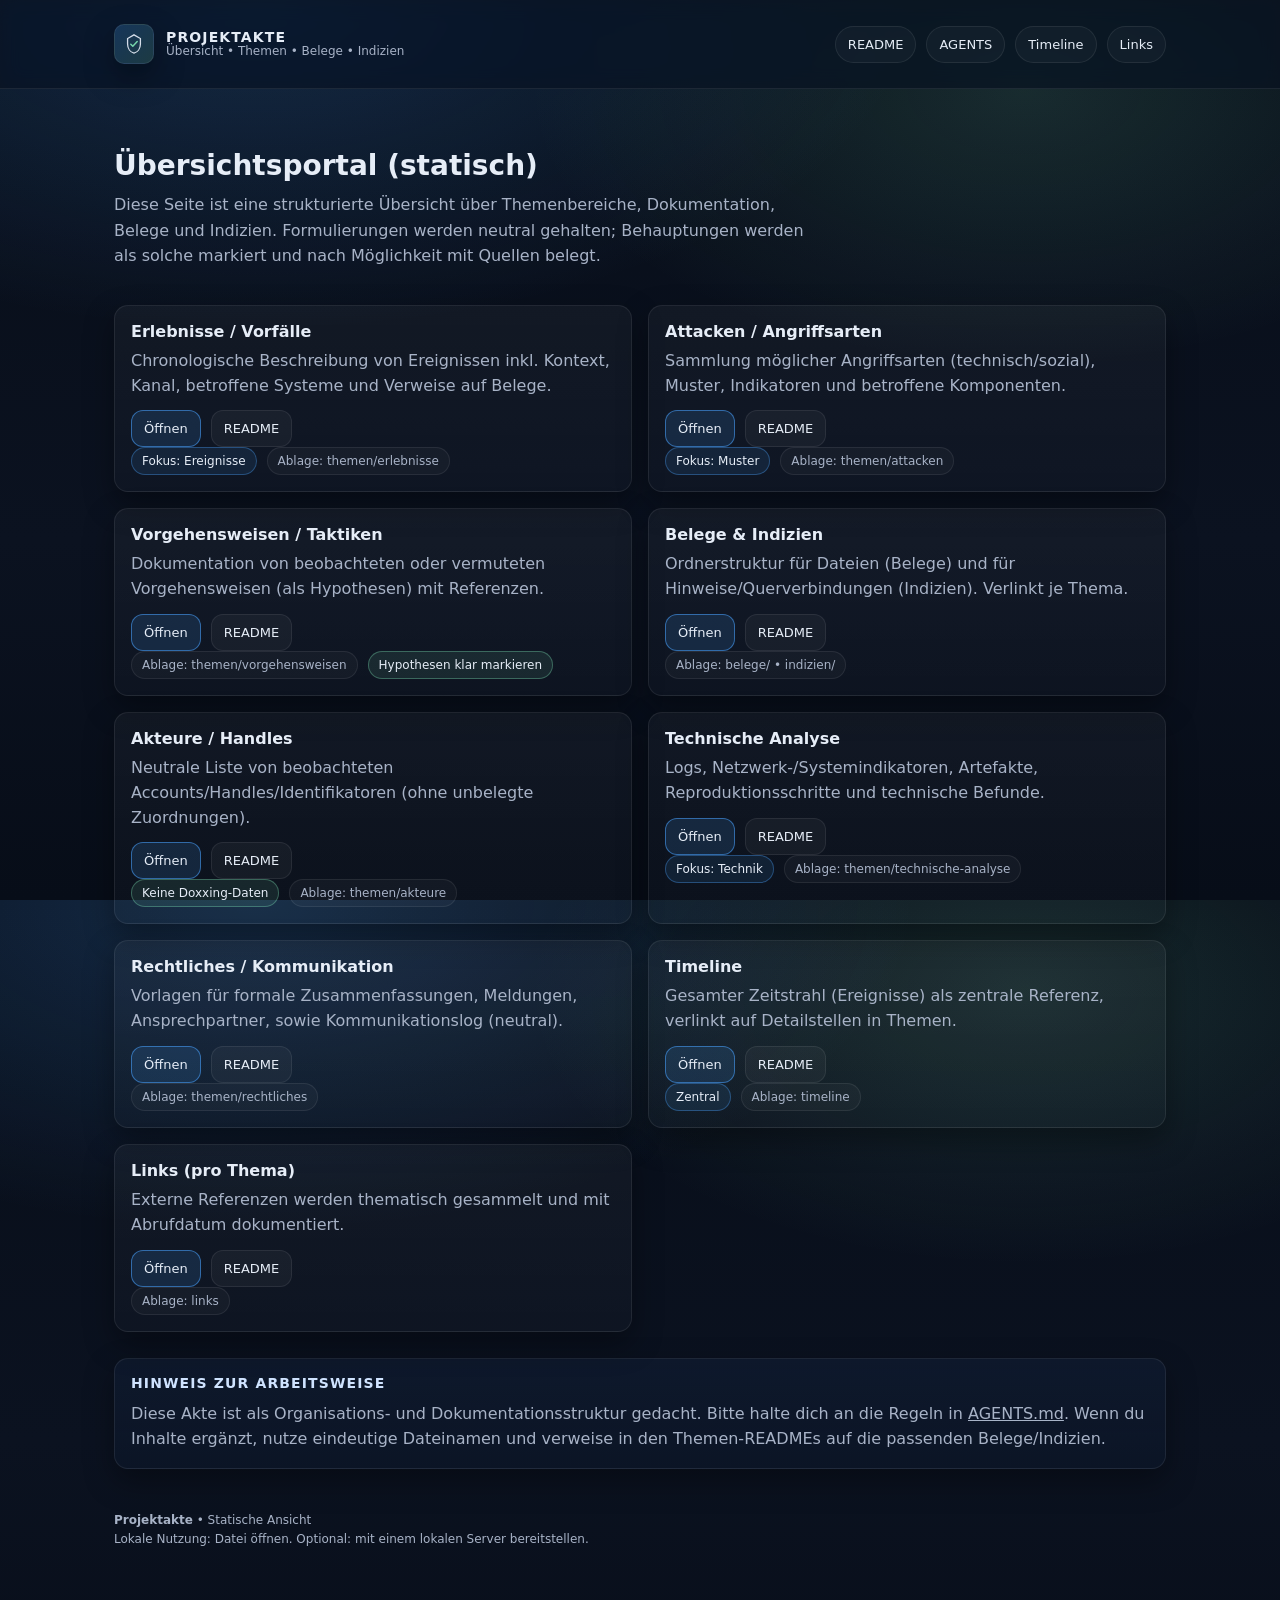
==== index.html @ 069fe051 "Human directed" ====
<!doctype html>
<html lang="de">
<head>
  <meta charset="utf-8" />
  <meta name="viewport" content="width=device-width, initial-scale=1" />
  <title>Projektakte – Übersicht</title>
  <link rel="stylesheet" href="assets/styles.css" />
</head>
<body>
  <div class="topbar">
    <div class="container topbar-inner">
      <a class="brand" href="index.html">
        <div class="brand-badge" aria-hidden="true">
          <svg width="22" height="22" viewBox="0 0 24 24" fill="none" xmlns="http://www.w3.org/2000/svg">
            <path d="M12 2l7 4v6c0 5-3 9-7 10-4-1-7-5-7-10V6l7-4z" stroke="rgba(230,237,247,0.92)" stroke-width="1.4"/>
            <path d="M8.5 12.2l2.2 2.2 4.8-5" stroke="rgba(124,224,177,0.95)" stroke-width="1.6" stroke-linecap="round" stroke-linejoin="round"/>
          </svg>
        </div>
        <div class="brand-title">
          <strong>Projektakte</strong>
          <span>Übersicht • Themen • Belege • Indizien</span>
        </div>
      </a>
      <nav class="nav" aria-label="Navigation">
        <a href="README.md">README</a>
        <a href="AGENTS.md">AGENTS</a>
        <a href="timeline/index.html">Timeline</a>
        <a href="#links">Links</a>
      </nav>
    </div>
  </div>

  <main class="container">
    <section class="hero">
      <h1>Übersichtsportal (statisch)</h1>
      <p>
        Diese Seite ist eine strukturierte Übersicht über Themenbereiche, Dokumentation, Belege und Indizien.
        Formulierungen werden neutral gehalten; Behauptungen werden als solche markiert und nach Möglichkeit mit Quellen belegt.
      </p>
    </section>

    <section class="grid" aria-label="Themenübersicht">
      <article class="card">
        <h2>Erlebnisse / Vorfälle</h2>
        <p>Chronologische Beschreibung von Ereignissen inkl. Kontext, Kanal, betroffene Systeme und Verweise auf Belege.</p>
        <div class="actions">
          <a class="btn primary" href="themen/erlebnisse/index.html">Öffnen</a>
          <a class="btn" href="themen/erlebnisse/README.md">README</a>
        </div>
        <div class="meta">
          <span class="pill accent">Fokus: Ereignisse</span>
          <span class="pill">Ablage: themen/erlebnisse</span>
        </div>
      </article>

      <article class="card">
        <h2>Attacken / Angriffsarten</h2>
        <p>Sammlung möglicher Angriffsarten (technisch/sozial), Muster, Indikatoren und betroffene Komponenten.</p>
        <div class="actions">
          <a class="btn primary" href="themen/attacken/index.html">Öffnen</a>
          <a class="btn" href="themen/attacken/README.md">README</a>
        </div>
        <div class="meta">
          <span class="pill accent">Fokus: Muster</span>
          <span class="pill">Ablage: themen/attacken</span>
        </div>
      </article>

      <article class="card">
        <h2>Vorgehensweisen / Taktiken</h2>
        <p>Dokumentation von beobachteten oder vermuteten Vorgehensweisen (als Hypothesen) mit Referenzen.</p>
        <div class="actions">
          <a class="btn primary" href="themen/vorgehensweisen/index.html">Öffnen</a>
          <a class="btn" href="themen/vorgehensweisen/README.md">README</a>
        </div>
        <div class="meta">
          <span class="pill">Ablage: themen/vorgehensweisen</span>
          <span class="pill good">Hypothesen klar markieren</span>
        </div>
      </article>

      <article class="card">
        <h2>Belege & Indizien</h2>
        <p>Ordnerstruktur für Dateien (Belege) und für Hinweise/Querverbindungen (Indizien). Verlinkt je Thema.</p>
        <div class="actions">
          <a class="btn primary" href="themen/belege-und-indizien/index.html">Öffnen</a>
          <a class="btn" href="themen/belege-und-indizien/README.md">README</a>
        </div>
        <div class="meta">
          <span class="pill">Ablage: belege/ • indizien/</span>
        </div>
      </article>

      <article class="card">
        <h2>Akteure / Handles</h2>
        <p>Neutrale Liste von beobachteten Accounts/Handles/Identifikatoren (ohne unbelegte Zuordnungen).</p>
        <div class="actions">
          <a class="btn primary" href="themen/akteure/index.html">Öffnen</a>
          <a class="btn" href="themen/akteure/README.md">README</a>
        </div>
        <div class="meta">
          <span class="pill good">Keine Doxxing-Daten</span>
          <span class="pill">Ablage: themen/akteure</span>
        </div>
      </article>

      <article class="card">
        <h2>Technische Analyse</h2>
        <p>Logs, Netzwerk-/Systemindikatoren, Artefakte, Reproduktionsschritte und technische Befunde.</p>
        <div class="actions">
          <a class="btn primary" href="themen/technische-analyse/index.html">Öffnen</a>
          <a class="btn" href="themen/technische-analyse/README.md">README</a>
        </div>
        <div class="meta">
          <span class="pill accent">Fokus: Technik</span>
          <span class="pill">Ablage: themen/technische-analyse</span>
        </div>
      </article>

      <article class="card">
        <h2>Rechtliches / Kommunikation</h2>
        <p>Vorlagen für formale Zusammenfassungen, Meldungen, Ansprechpartner, sowie Kommunikationslog (neutral).</p>
        <div class="actions">
          <a class="btn primary" href="themen/rechtliches/index.html">Öffnen</a>
          <a class="btn" href="themen/rechtliches/README.md">README</a>
        </div>
        <div class="meta">
          <span class="pill">Ablage: themen/rechtliches</span>
        </div>
      </article>

      <article class="card">
        <h2>Timeline</h2>
        <p>Gesamter Zeitstrahl (Ereignisse) als zentrale Referenz, verlinkt auf Detailstellen in Themen.</p>
        <div class="actions">
          <a class="btn primary" href="timeline/index.html">Öffnen</a>
          <a class="btn" href="timeline/README.md">README</a>
        </div>
        <div class="meta">
          <span class="pill accent">Zentral</span>
          <span class="pill">Ablage: timeline</span>
        </div>
      </article>

      <article class="card" id="links">
        <h2>Links (pro Thema)</h2>
        <p>Externe Referenzen werden thematisch gesammelt und mit Abrufdatum dokumentiert.</p>
        <div class="actions">
          <a class="btn primary" href="links/index.html">Öffnen</a>
          <a class="btn" href="links/README.md">README</a>
        </div>
        <div class="meta">
          <span class="pill">Ablage: links</span>
        </div>
      </article>
    </section>

    <section class="section" aria-label="Hinweise">
      <h3>Hinweis zur Arbeitsweise</h3>
      <p style="margin:0; color:var(--muted); line-height:1.6;">
        Diese Akte ist als Organisations- und Dokumentationsstruktur gedacht. Bitte halte dich an die Regeln in <a href="AGENTS.md">AGENTS.md</a>.
        Wenn du Inhalte ergänzt, nutze eindeutige Dateinamen und verweise in den Themen-READMEs auf die passenden Belege/Indizien.
      </p>
    </section>

    <footer class="footer">
      <div>
        <strong>Projektakte</strong> • Statische Ansicht
      </div>
      <div>
        Lokale Nutzung: Datei öffnen. Optional: mit einem lokalen Server bereitstellen.
      </div>
    </footer>
  </main>
</body>
</html>
---- assets/styles.css ----
:root{
  --bg:#0b1220;
  --panel:#0f1a2e;
  --panel-2:#0c1628;
  --text:#e6edf7;
  --muted:#a8b3c7;
  --accent:#4aa3ff;
  --accent-2:#7ce0b1;
  --danger:#ff6b6b;
  --border:rgba(255,255,255,0.08);
  --shadow:0 12px 30px rgba(0,0,0,0.35);
  --radius:14px;
  --max:1100px;
  --font:ui-sans-serif, system-ui, -apple-system, Segoe UI, Roboto, Helvetica, Arial, "Apple Color Emoji", "Segoe UI Emoji";
}

*{box-sizing:border-box}
html,body{height:100%}
body{
  margin:0;
  font-family:var(--font);
  color:var(--text);
  background:
    radial-gradient(1200px 600px at 20% 0%, rgba(74,163,255,0.20), transparent 55%),
    radial-gradient(900px 500px at 80% 10%, rgba(124,224,177,0.14), transparent 55%),
    linear-gradient(180deg, #070d18 0%, var(--bg) 60%, #070d18 100%);
}

a{color:inherit}

.container{max-width:var(--max); margin:0 auto; padding:24px}

.topbar{
  position:sticky; top:0; z-index:10;
  backdrop-filter:saturate(160%) blur(10px);
  background:rgba(11,18,32,0.72);
  border-bottom:1px solid var(--border);
}

.topbar-inner{display:flex; align-items:center; justify-content:space-between; gap:16px}

.brand{display:flex; align-items:center; gap:12px; text-decoration:none}
.brand-badge{
  width:40px; height:40px; border-radius:10px;
  background:linear-gradient(135deg, rgba(74,163,255,0.22), rgba(124,224,177,0.18));
  border:1px solid var(--border);
  box-shadow:var(--shadow);
  display:grid; place-items:center;
}
.brand-title{display:flex; flex-direction:column; line-height:1.1}
.brand-title strong{font-size:14px; letter-spacing:0.08em; text-transform:uppercase}
.brand-title span{font-size:12px; color:var(--muted)}

.nav{display:flex; gap:10px; flex-wrap:wrap; justify-content:flex-end}
.nav a{
  text-decoration:none;
  font-size:13px;
  padding:10px 12px;
  border:1px solid var(--border);
  background:rgba(255,255,255,0.03);
  border-radius:999px;
}
.nav a:hover{border-color:rgba(255,255,255,0.16)}

.hero{
  padding:36px 0 18px;
}
.hero h1{
  margin:0 0 10px;
  font-size:28px;
}
.hero p{margin:0; color:var(--muted); max-width:70ch; line-height:1.6}

.grid{
  display:grid;
  grid-template-columns:repeat(12, 1fr);
  gap:16px;
  margin:18px 0 26px;
}

.card{
  grid-column:span 6;
  background:linear-gradient(180deg, rgba(255,255,255,0.04), rgba(255,255,255,0.02));
  border:1px solid var(--border);
  border-radius:var(--radius);
  box-shadow:var(--shadow);
  padding:16px;
}

.card h2{margin:0 0 8px; font-size:16px}
.card p{margin:0 0 12px; color:var(--muted); line-height:1.55}

.meta{display:flex; gap:10px; flex-wrap:wrap; align-items:center}
.pill{
  font-size:12px;
  padding:6px 10px;
  border-radius:999px;
  border:1px solid var(--border);
  background:rgba(255,255,255,0.03);
  color:var(--muted);
}
.pill.accent{color:var(--text); border-color:rgba(74,163,255,0.35); background:rgba(74,163,255,0.10)}
.pill.good{color:var(--text); border-color:rgba(124,224,177,0.35); background:rgba(124,224,177,0.10)}

.actions{display:flex; gap:10px; flex-wrap:wrap}
.btn{
  display:inline-flex; align-items:center; gap:8px;
  text-decoration:none;
  font-size:13px;
  padding:10px 12px;
  border-radius:12px;
  border:1px solid var(--border);
  background:rgba(255,255,255,0.04);
}
.btn:hover{border-color:rgba(255,255,255,0.18)}
.btn.primary{border-color:rgba(74,163,255,0.55); background:rgba(74,163,255,0.14)}

.section{
  background:linear-gradient(180deg, rgba(15,26,46,0.85), rgba(12,22,40,0.75));
  border:1px solid var(--border);
  border-radius:var(--radius);
  box-shadow:var(--shadow);
  padding:16px;
  margin:16px 0;
}

.section h3{margin:0 0 10px; font-size:14px; letter-spacing:0.08em; text-transform:uppercase; color:#cfe3ff}

.linklist{display:grid; grid-template-columns:repeat(12, 1fr); gap:10px}
.linklist a{
  grid-column:span 6;
  text-decoration:none;
  padding:10px 12px;
  border-radius:12px;
  border:1px solid var(--border);
  background:rgba(255,255,255,0.03);
  color:var(--text);
}
.linklist a small{display:block; color:var(--muted); margin-top:4px; line-height:1.35}
.linklist a:hover{border-color:rgba(255,255,255,0.16)}

.footer{padding:26px 0 40px; color:var(--muted); font-size:12px; line-height:1.6}

@media (max-width: 900px){
  .card{grid-column:span 12}
  .linklist a{grid-column:span 12}
  .hero h1{font-size:24px}
}
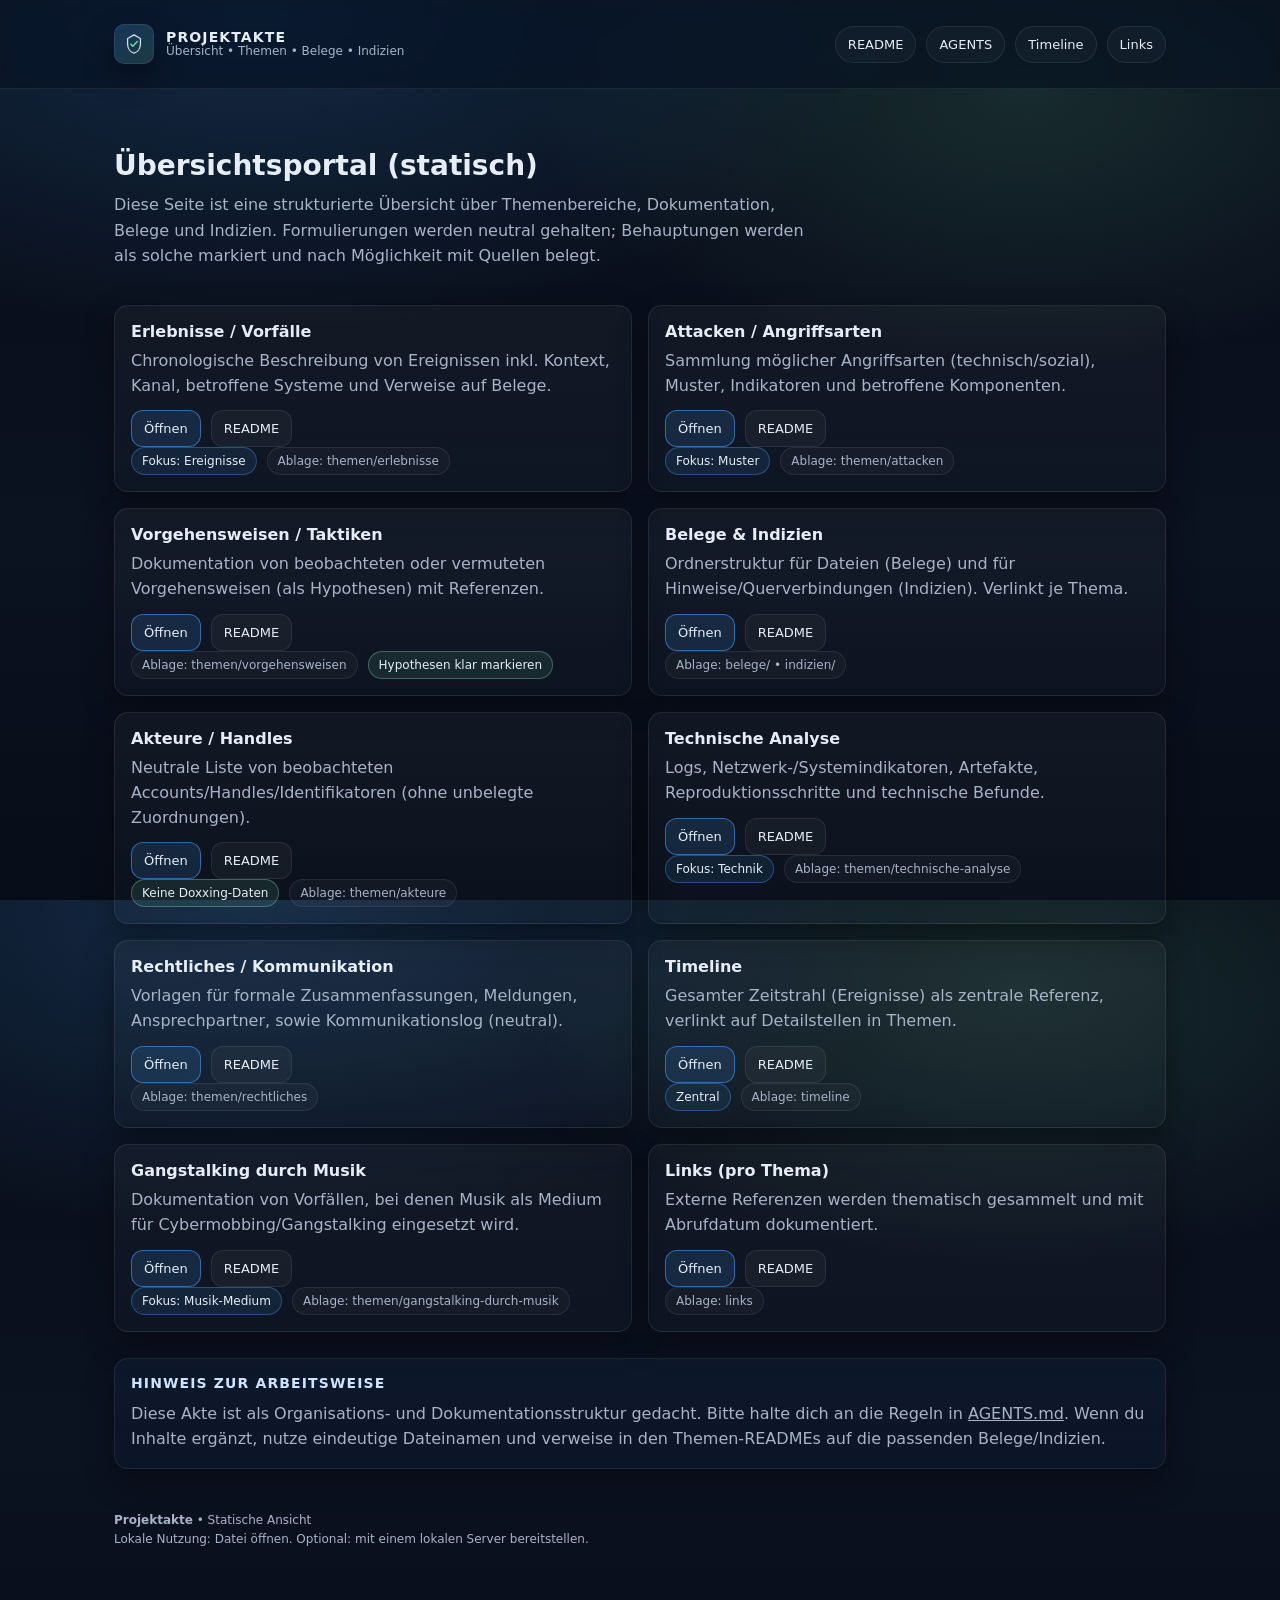
==== commit 8f2d868b: "Human dericted" ====
--- a/index.html
+++ b/index.html
@@ -142,6 +142,19 @@
         </div>
       </article>
 
+      <article class="card">
+        <h2>Gangstalking durch Musik</h2>
+        <p>Dokumentation von Vorfällen, bei denen Musik als Medium für Cybermobbing/Gangstalking eingesetzt wird.</p>
+        <div class="actions">
+          <a class="btn primary" href="themen/gangstalking-durch-musik/index.html">Öffnen</a>
+          <a class="btn" href="themen/gangstalking-durch-musik/README.md">README</a>
+        </div>
+        <div class="meta">
+          <span class="pill accent">Fokus: Musik-Medium</span>
+          <span class="pill">Ablage: themen/gangstalking-durch-musik</span>
+        </div>
+      </article>
+
       <article class="card" id="links">
         <h2>Links (pro Thema)</h2>
         <p>Externe Referenzen werden thematisch gesammelt und mit Abrufdatum dokumentiert.</p>
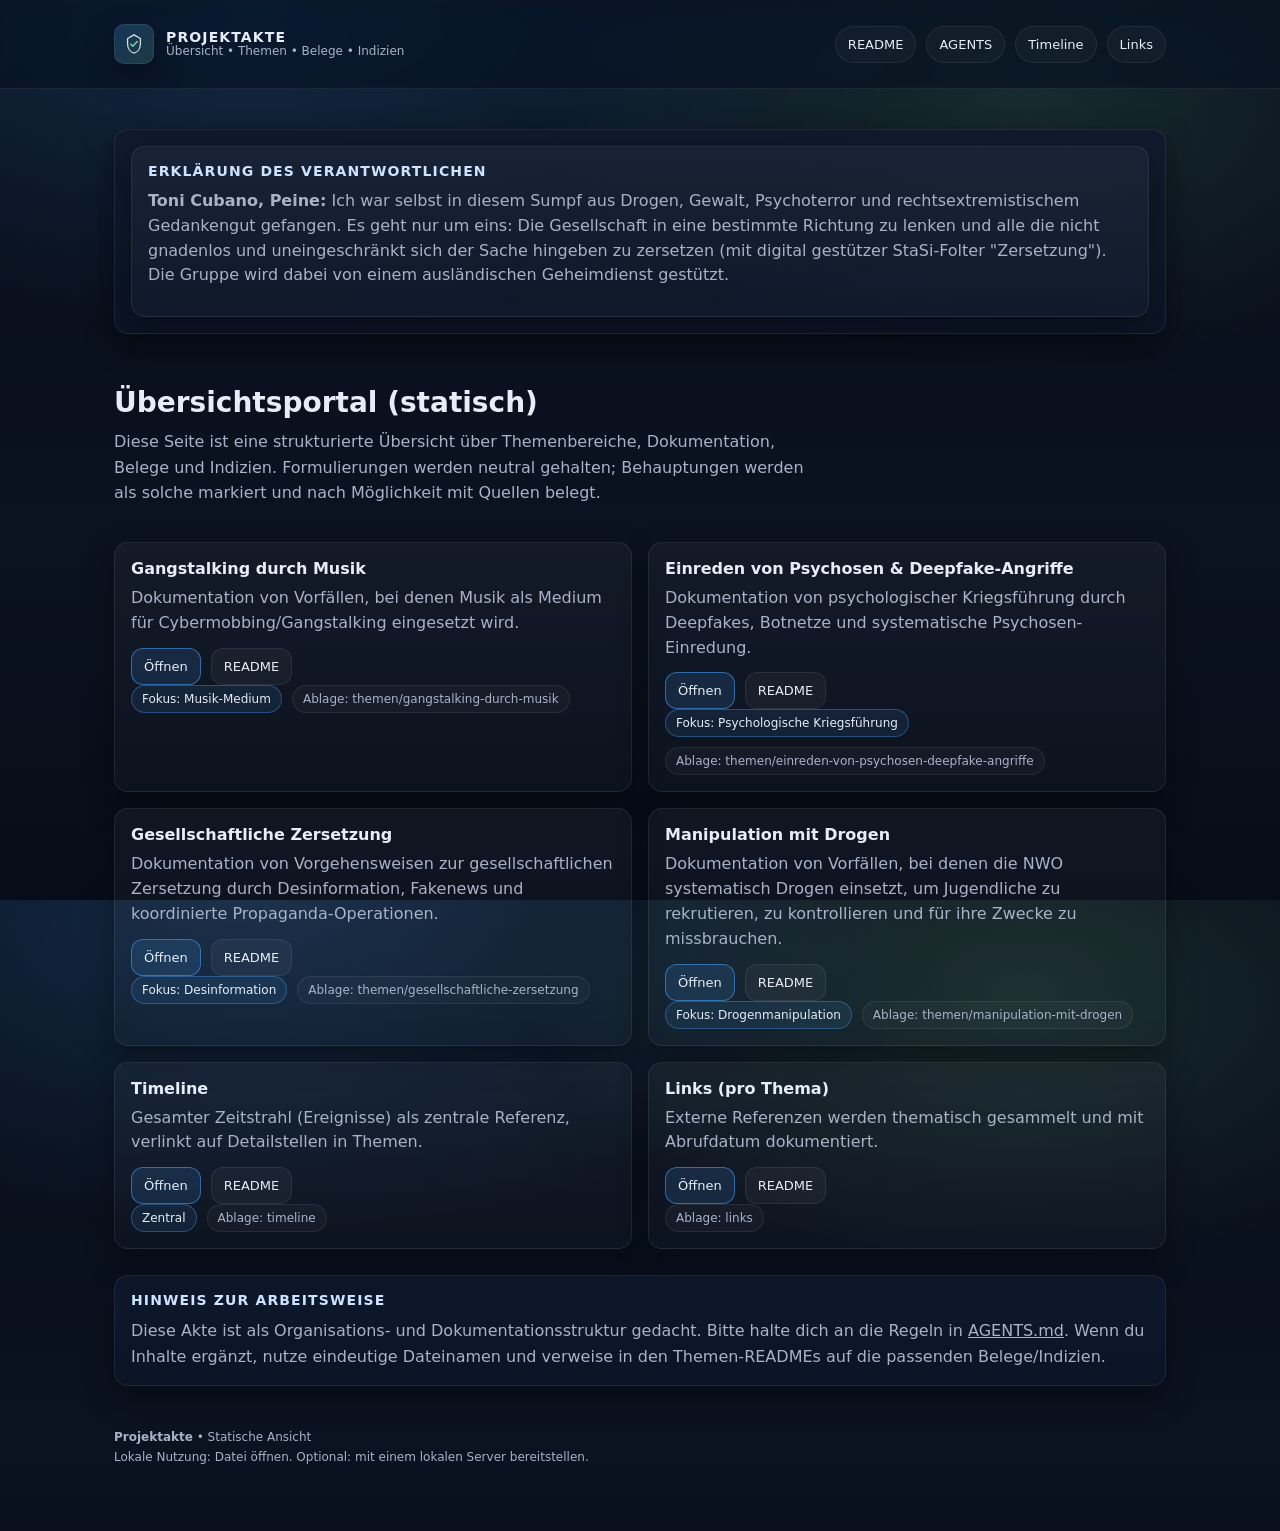
==== commit 3eae6354: "Human directed" ====
--- a/index.html
+++ b/index.html
@@ -31,6 +31,13 @@
   </div>
 
   <main class="container">
+    <section class="section" aria-label="Erklärung des Verantwortlichen">
+      <div class="card">
+        <h3>Erklärung des Verantwortlichen</h3>
+        <p><strong>Toni Cubano, Peine:</strong> Ich war selbst in diesem Sumpf aus Drogen, Gewalt, Psychoterror und rechtsextremistischem Gedankengut gefangen. Es geht nur um eins: Die Gesellschaft in eine bestimmte Richtung zu lenken und alle die nicht gnadenlos und uneingeschränkt sich der Sache hingeben zu zersetzen (mit digital gestützer StaSi-Folter "Zersetzung"). Die Gruppe wird dabei von einem ausländischen Geheimdienst gestützt.</p>
+      </div>
+    </section>
+
     <section class="hero">
       <h1>Übersichtsportal (statisch)</h1>
       <p>
@@ -41,91 +48,54 @@
 
     <section class="grid" aria-label="Themenübersicht">
       <article class="card">
-        <h2>Erlebnisse / Vorfälle</h2>
-        <p>Chronologische Beschreibung von Ereignissen inkl. Kontext, Kanal, betroffene Systeme und Verweise auf Belege.</p>
+        <h2>Gangstalking durch Musik</h2>
+        <p>Dokumentation von Vorfällen, bei denen Musik als Medium für Cybermobbing/Gangstalking eingesetzt wird.</p>
         <div class="actions">
-          <a class="btn primary" href="themen/erlebnisse/index.html">Öffnen</a>
-          <a class="btn" href="themen/erlebnisse/README.md">README</a>
+          <a class="btn primary" href="themen/gangstalking-durch-musik/index.html">Öffnen</a>
+          <a class="btn" href="themen/gangstalking-durch-musik/README.md">README</a>
         </div>
         <div class="meta">
-          <span class="pill accent">Fokus: Ereignisse</span>
-          <span class="pill">Ablage: themen/erlebnisse</span>
+          <span class="pill accent">Fokus: Musik-Medium</span>
+          <span class="pill">Ablage: themen/gangstalking-durch-musik</span>
         </div>
       </article>
 
       <article class="card">
-        <h2>Attacken / Angriffsarten</h2>
-        <p>Sammlung möglicher Angriffsarten (technisch/sozial), Muster, Indikatoren und betroffene Komponenten.</p>
+        <h2>Einreden von Psychosen & Deepfake-Angriffe</h2>
+        <p>Dokumentation von psychologischer Kriegsführung durch Deepfakes, Botnetze und systematische Psychosen-Einredung.</p>
         <div class="actions">
-          <a class="btn primary" href="themen/attacken/index.html">Öffnen</a>
-          <a class="btn" href="themen/attacken/README.md">README</a>
+          <a class="btn primary" href="themen/einreden-von-psychosen-deepfake-angriffe/index.html">Öffnen</a>
+          <a class="btn" href="themen/einreden-von-psychosen-deepfake-angriffe/README.md">README</a>
         </div>
         <div class="meta">
-          <span class="pill accent">Fokus: Muster</span>
-          <span class="pill">Ablage: themen/attacken</span>
+          <span class="pill accent">Fokus: Psychologische Kriegsführung</span>
+          <span class="pill">Ablage: themen/einreden-von-psychosen-deepfake-angriffe</span>
         </div>
       </article>
 
       <article class="card">
-        <h2>Vorgehensweisen / Taktiken</h2>
-        <p>Dokumentation von beobachteten oder vermuteten Vorgehensweisen (als Hypothesen) mit Referenzen.</p>
+        <h2>Gesellschaftliche Zersetzung</h2>
+        <p>Dokumentation von Vorgehensweisen zur gesellschaftlichen Zersetzung durch Desinformation, Fakenews und koordinierte Propaganda-Operationen.</p>
         <div class="actions">
-          <a class="btn primary" href="themen/vorgehensweisen/index.html">Öffnen</a>
-          <a class="btn" href="themen/vorgehensweisen/README.md">README</a>
+          <a class="btn primary" href="themen/gesellschaftliche-zersetzung/index.html">Öffnen</a>
+          <a class="btn" href="themen/gesellschaftliche-zersetzung/README.md">README</a>
         </div>
         <div class="meta">
-          <span class="pill">Ablage: themen/vorgehensweisen</span>
-          <span class="pill good">Hypothesen klar markieren</span>
+          <span class="pill accent">Fokus: Desinformation</span>
+          <span class="pill">Ablage: themen/gesellschaftliche-zersetzung</span>
         </div>
       </article>
 
       <article class="card">
-        <h2>Belege & Indizien</h2>
-        <p>Ordnerstruktur für Dateien (Belege) und für Hinweise/Querverbindungen (Indizien). Verlinkt je Thema.</p>
+        <h2>Manipulation mit Drogen</h2>
+        <p>Dokumentation von Vorfällen, bei denen die NWO systematisch Drogen einsetzt, um Jugendliche zu rekrutieren, zu kontrollieren und für ihre Zwecke zu missbrauchen.</p>
         <div class="actions">
-          <a class="btn primary" href="themen/belege-und-indizien/index.html">Öffnen</a>
-          <a class="btn" href="themen/belege-und-indizien/README.md">README</a>
+          <a class="btn primary" href="themen/manipulation-mit-drogen/index.html">Öffnen</a>
+          <a class="btn" href="themen/manipulation-mit-drogen/README.md">README</a>
         </div>
         <div class="meta">
-          <span class="pill">Ablage: belege/ • indizien/</span>
-        </div>
-      </article>
-
-      <article class="card">
-        <h2>Akteure / Handles</h2>
-        <p>Neutrale Liste von beobachteten Accounts/Handles/Identifikatoren (ohne unbelegte Zuordnungen).</p>
-        <div class="actions">
-          <a class="btn primary" href="themen/akteure/index.html">Öffnen</a>
-          <a class="btn" href="themen/akteure/README.md">README</a>
-        </div>
-        <div class="meta">
-          <span class="pill good">Keine Doxxing-Daten</span>
-          <span class="pill">Ablage: themen/akteure</span>
-        </div>
-      </article>
-
-      <article class="card">
-        <h2>Technische Analyse</h2>
-        <p>Logs, Netzwerk-/Systemindikatoren, Artefakte, Reproduktionsschritte und technische Befunde.</p>
-        <div class="actions">
-          <a class="btn primary" href="themen/technische-analyse/index.html">Öffnen</a>
-          <a class="btn" href="themen/technische-analyse/README.md">README</a>
-        </div>
-        <div class="meta">
-          <span class="pill accent">Fokus: Technik</span>
-          <span class="pill">Ablage: themen/technische-analyse</span>
-        </div>
-      </article>
-
-      <article class="card">
-        <h2>Rechtliches / Kommunikation</h2>
-        <p>Vorlagen für formale Zusammenfassungen, Meldungen, Ansprechpartner, sowie Kommunikationslog (neutral).</p>
-        <div class="actions">
-          <a class="btn primary" href="themen/rechtliches/index.html">Öffnen</a>
-          <a class="btn" href="themen/rechtliches/README.md">README</a>
-        </div>
-        <div class="meta">
-          <span class="pill">Ablage: themen/rechtliches</span>
+          <span class="pill accent">Fokus: Drogenmanipulation</span>
+          <span class="pill">Ablage: themen/manipulation-mit-drogen</span>
         </div>
       </article>
 
@@ -139,19 +109,6 @@
         <div class="meta">
           <span class="pill accent">Zentral</span>
           <span class="pill">Ablage: timeline</span>
-        </div>
-      </article>
-
-      <article class="card">
-        <h2>Gangstalking durch Musik</h2>
-        <p>Dokumentation von Vorfällen, bei denen Musik als Medium für Cybermobbing/Gangstalking eingesetzt wird.</p>
-        <div class="actions">
-          <a class="btn primary" href="themen/gangstalking-durch-musik/index.html">Öffnen</a>
-          <a class="btn" href="themen/gangstalking-durch-musik/README.md">README</a>
-        </div>
-        <div class="meta">
-          <span class="pill accent">Fokus: Musik-Medium</span>
-          <span class="pill">Ablage: themen/gangstalking-durch-musik</span>
         </div>
       </article>
 
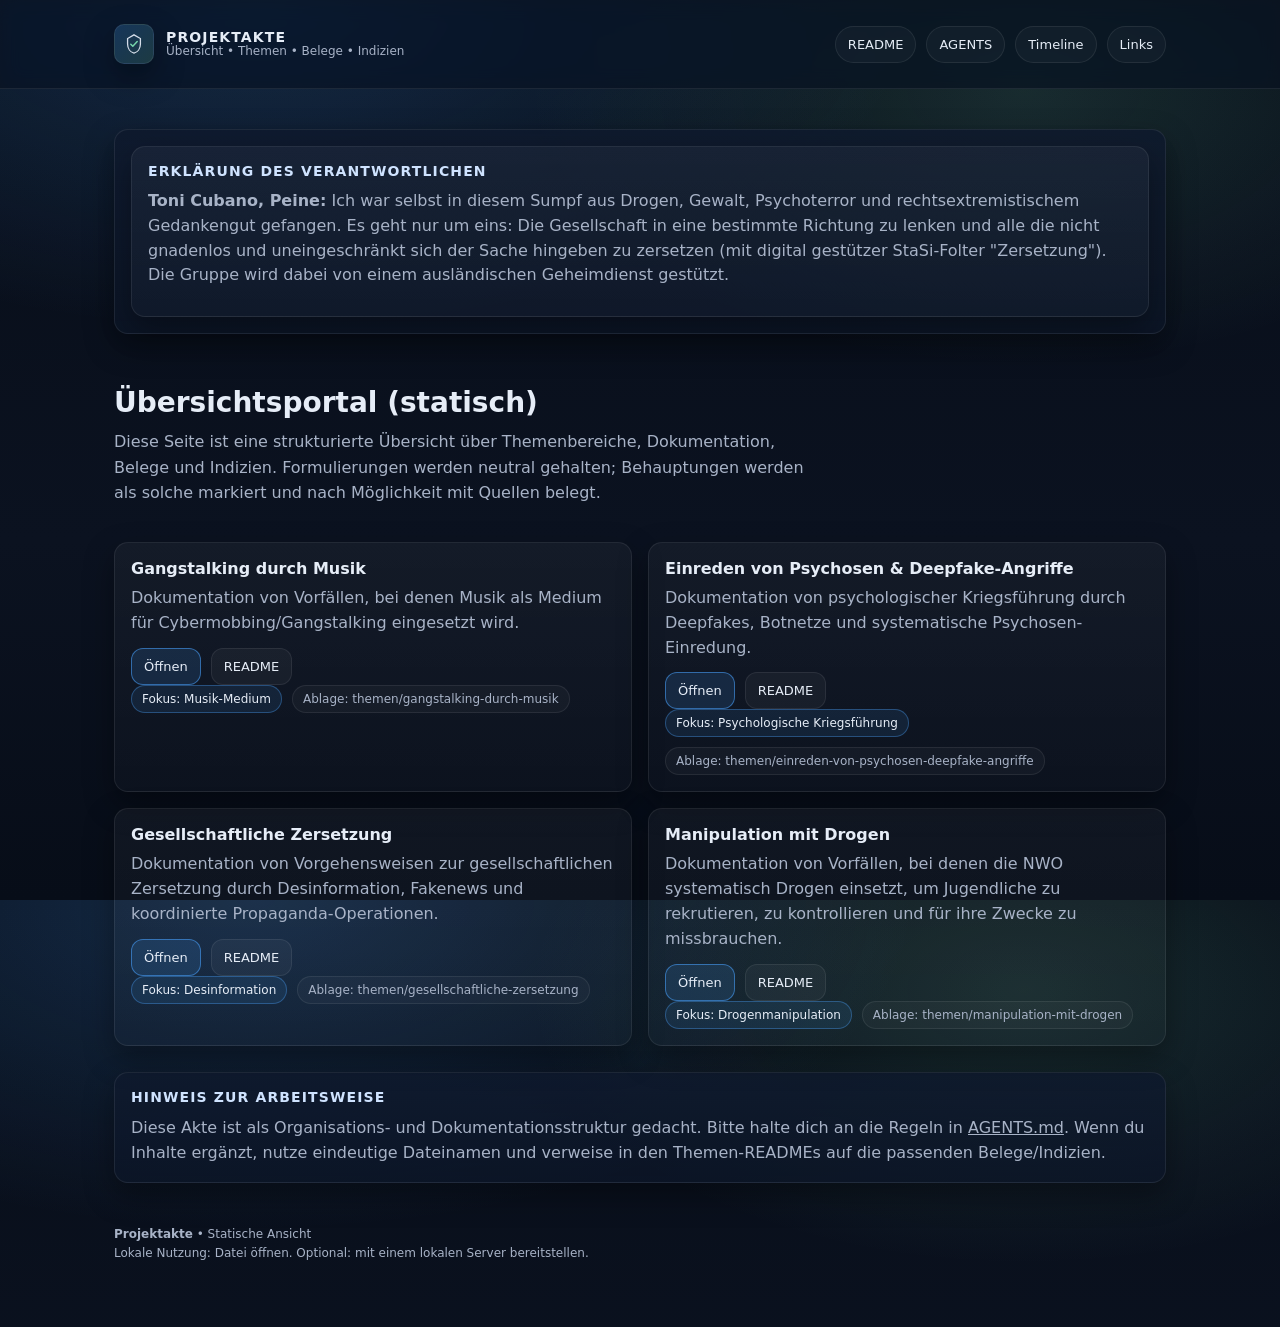
==== commit 8aa98eaa: "Human directed" ====
--- a/index.html
+++ b/index.html
@@ -98,31 +98,6 @@
           <span class="pill">Ablage: themen/manipulation-mit-drogen</span>
         </div>
       </article>
-
-      <article class="card">
-        <h2>Timeline</h2>
-        <p>Gesamter Zeitstrahl (Ereignisse) als zentrale Referenz, verlinkt auf Detailstellen in Themen.</p>
-        <div class="actions">
-          <a class="btn primary" href="timeline/index.html">Öffnen</a>
-          <a class="btn" href="timeline/README.md">README</a>
-        </div>
-        <div class="meta">
-          <span class="pill accent">Zentral</span>
-          <span class="pill">Ablage: timeline</span>
-        </div>
-      </article>
-
-      <article class="card" id="links">
-        <h2>Links (pro Thema)</h2>
-        <p>Externe Referenzen werden thematisch gesammelt und mit Abrufdatum dokumentiert.</p>
-        <div class="actions">
-          <a class="btn primary" href="links/index.html">Öffnen</a>
-          <a class="btn" href="links/README.md">README</a>
-        </div>
-        <div class="meta">
-          <span class="pill">Ablage: links</span>
-        </div>
-      </article>
     </section>
 
     <section class="section" aria-label="Hinweise">
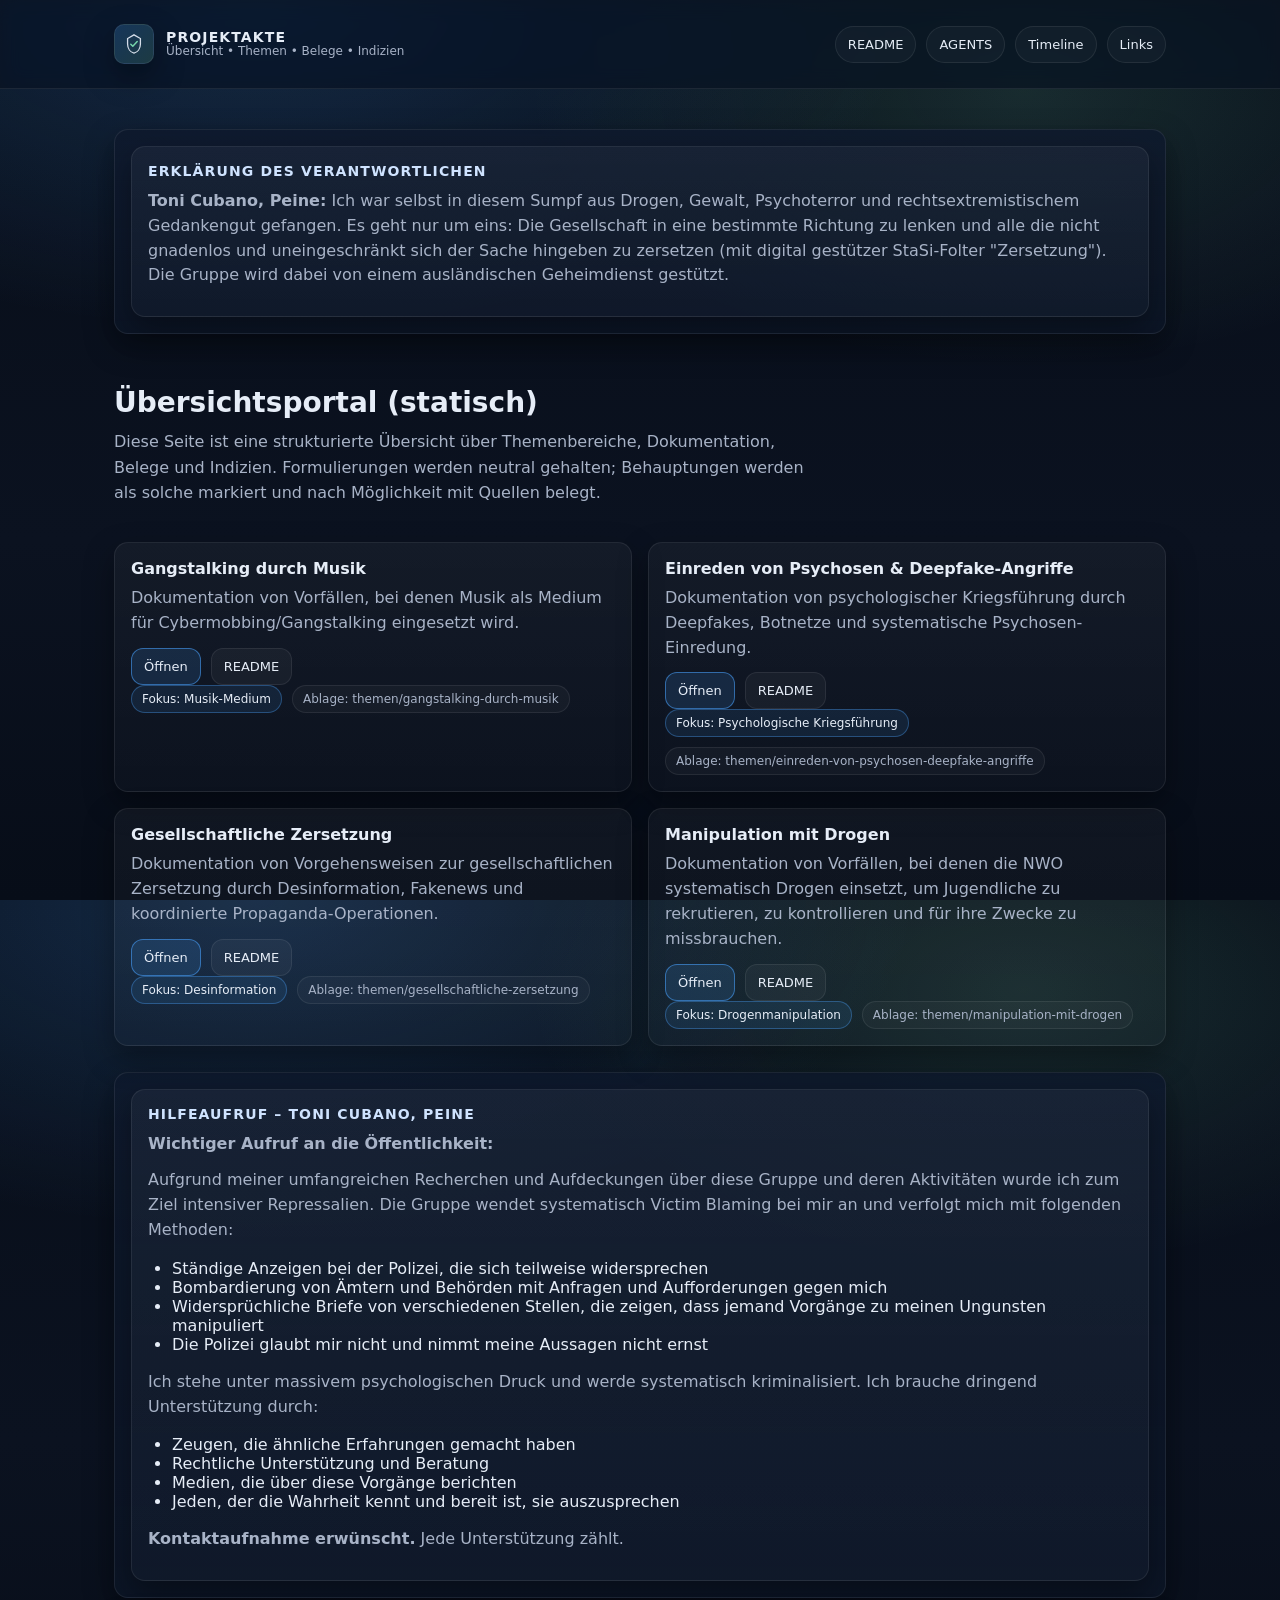
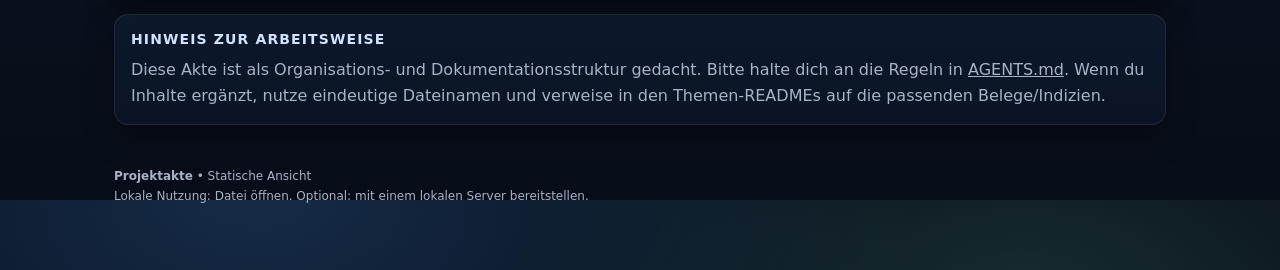
==== commit fa265cb8: "Human directed" ====
--- a/index.html
+++ b/index.html
@@ -100,6 +100,28 @@
       </article>
     </section>
 
+    <section class="section" aria-label="Hilfeaufruf">
+      <div class="card">
+        <h3>Hilfeaufruf – Toni Cubano, Peine</h3>
+        <p><strong>Wichtiger Aufruf an die Öffentlichkeit:</strong></p>
+        <p>Aufgrund meiner umfangreichen Recherchen und Aufdeckungen über diese Gruppe und deren Aktivitäten wurde ich zum Ziel intensiver Repressalien. Die Gruppe wendet systematisch Victim Blaming bei mir an und verfolgt mich mit folgenden Methoden:</p>
+        <ul style="margin: 1em 0; padding-left: 1.5em;">
+          <li>Ständige Anzeigen bei der Polizei, die sich teilweise widersprechen</li>
+          <li>Bombardierung von Ämtern und Behörden mit Anfragen und Aufforderungen gegen mich</li>
+          <li>Widersprüchliche Briefe von verschiedenen Stellen, die zeigen, dass jemand Vorgänge zu meinen Ungunsten manipuliert</li>
+          <li>Die Polizei glaubt mir nicht und nimmt meine Aussagen nicht ernst</li>
+        </ul>
+        <p>Ich stehe unter massivem psychologischen Druck und werde systematisch kriminalisiert. Ich brauche dringend Unterstützung durch:</p>
+        <ul style="margin: 1em 0; padding-left: 1.5em;">
+          <li>Zeugen, die ähnliche Erfahrungen gemacht haben</li>
+          <li>Rechtliche Unterstützung und Beratung</li>
+          <li>Medien, die über diese Vorgänge berichten</li>
+          <li>Jeden, der die Wahrheit kennt und bereit ist, sie auszusprechen</li>
+        </ul>
+        <p><strong>Kontaktaufnahme erwünscht.</strong> Jede Unterstützung zählt.</p>
+      </div>
+    </section>
+
     <section class="section" aria-label="Hinweise">
       <h3>Hinweis zur Arbeitsweise</h3>
       <p style="margin:0; color:var(--muted); line-height:1.6;">
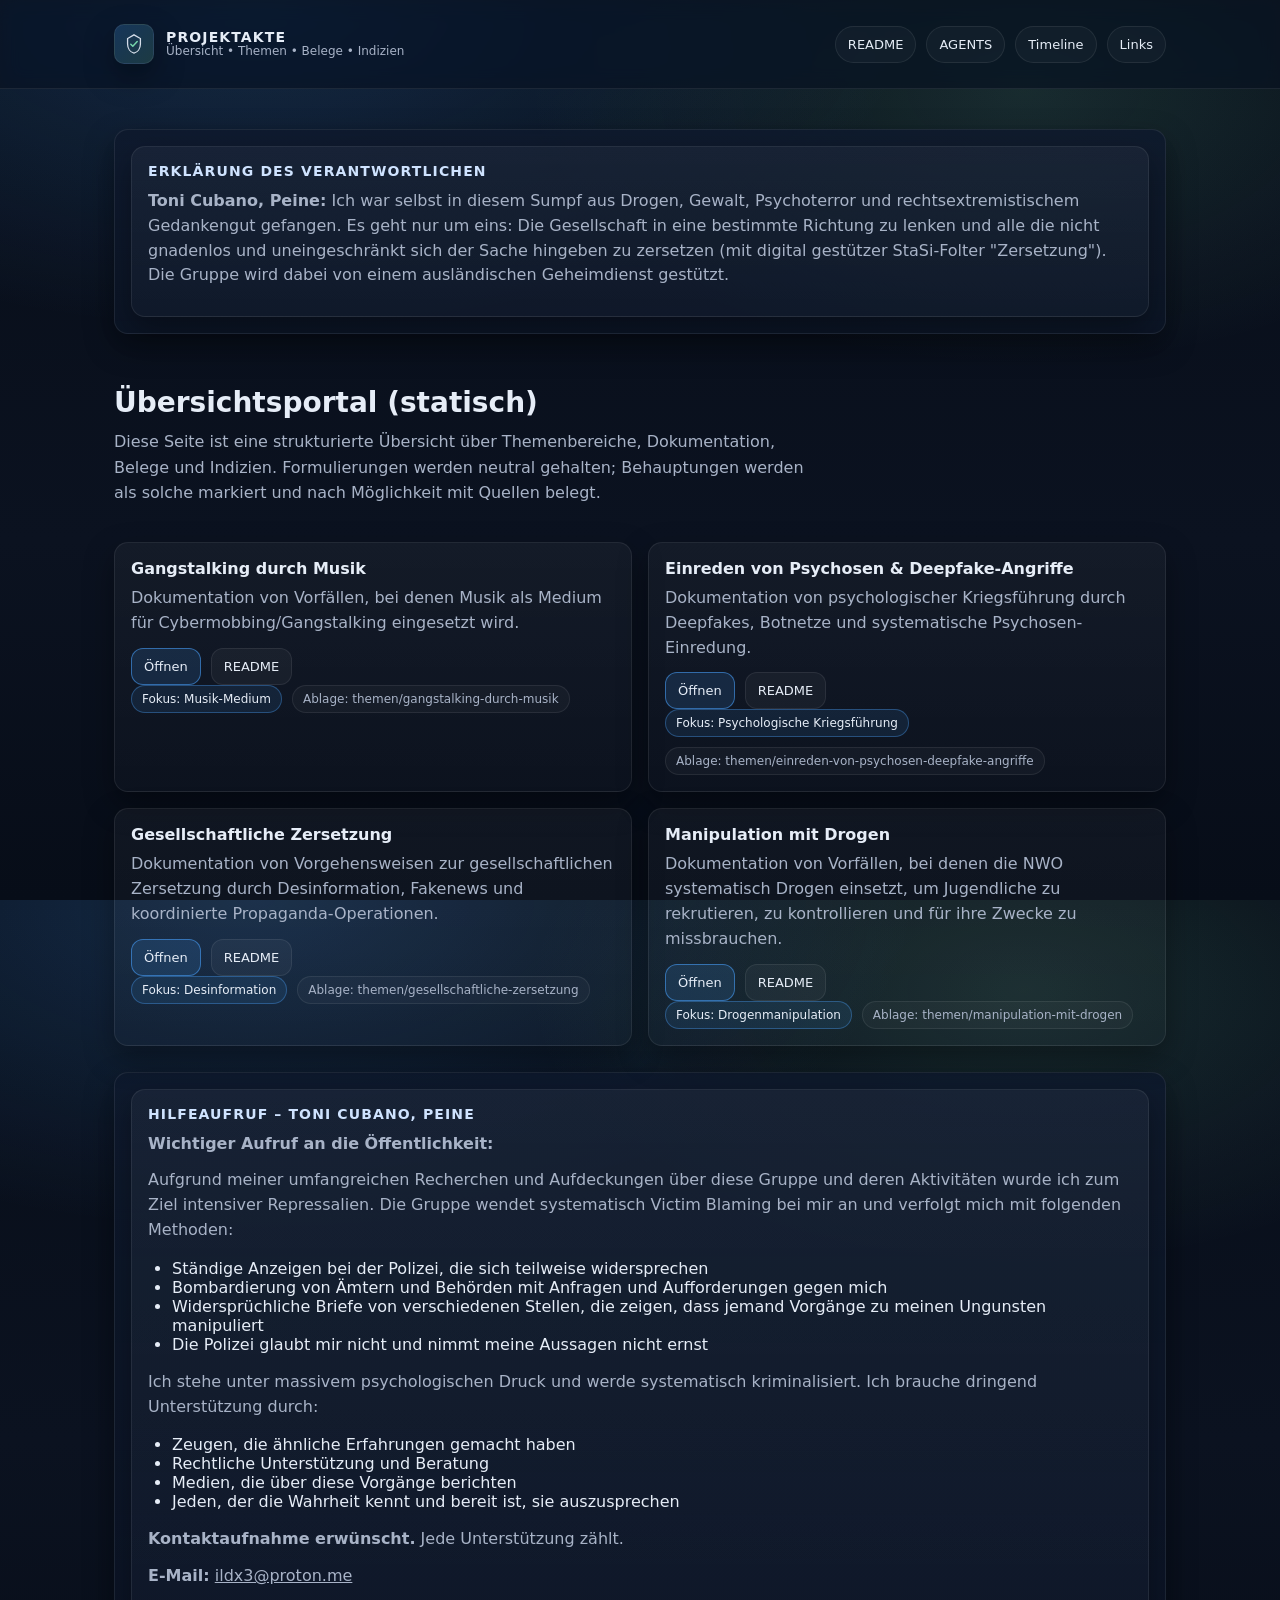
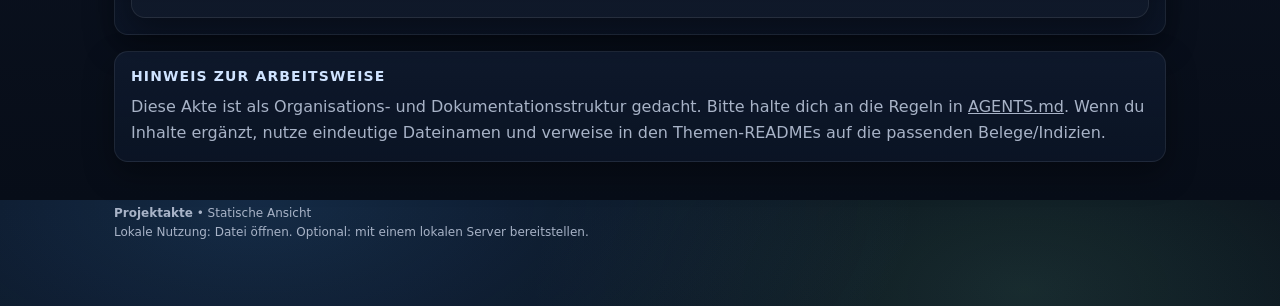
==== commit 5c47d4f8: "ildx3@proton.me" ====
--- a/index.html
+++ b/index.html
@@ -119,6 +119,7 @@
           <li>Jeden, der die Wahrheit kennt und bereit ist, sie auszusprechen</li>
         </ul>
         <p><strong>Kontaktaufnahme erwünscht.</strong> Jede Unterstützung zählt.</p>
+        <p><strong>E-Mail:</strong> <a href="mailto:ildx3@proton.me">ildx3@proton.me</a></p>
       </div>
     </section>
 
